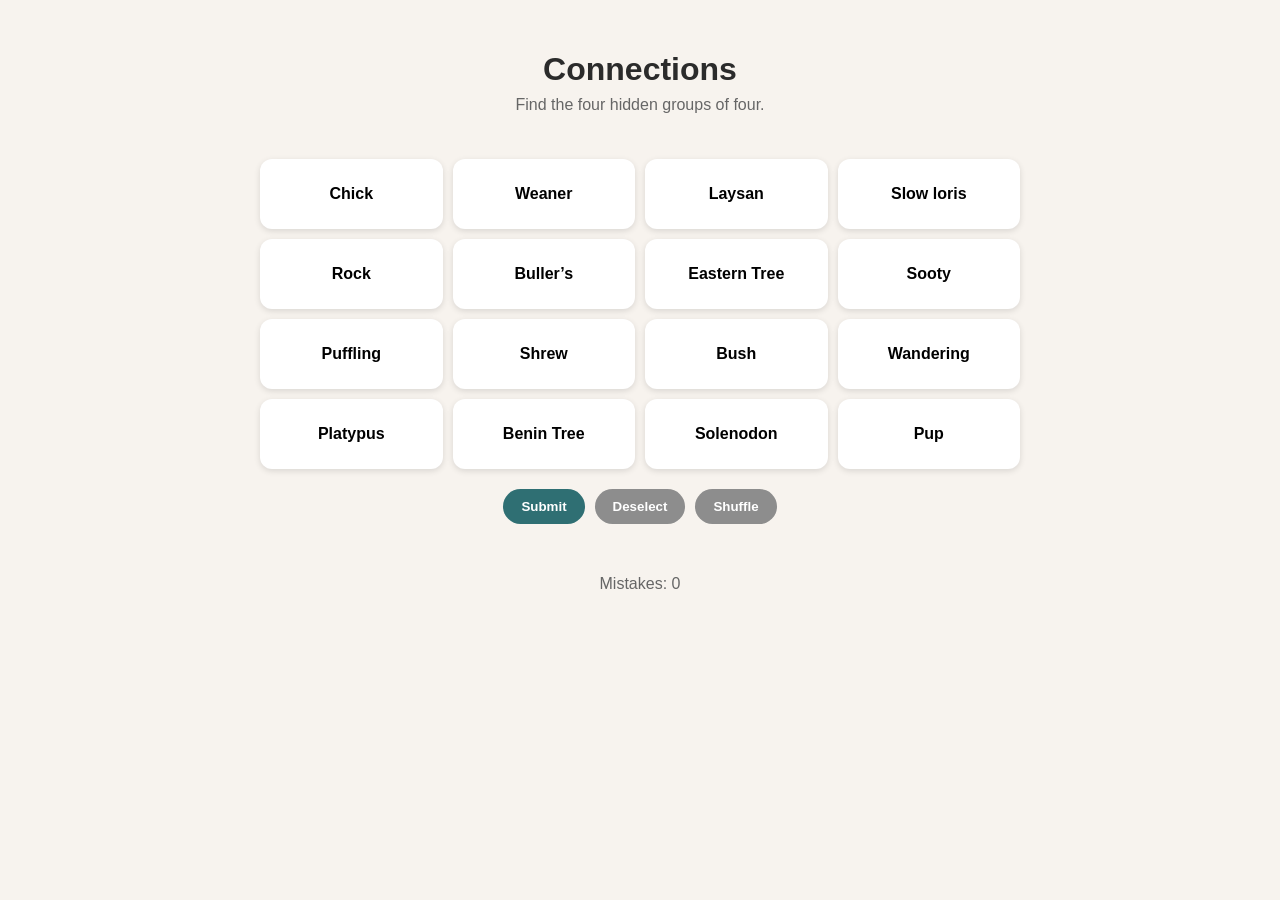
==== connections/index.html @ 9cb6efd3 "Modify mission completion confirmation UI Updated the confirmation area to include a clearance code " ====
<!DOCTYPE html>
<html lang="en">
<head>
  <meta charset="UTF-8" />
  <meta name="viewport" content="width=device-width, initial-scale=1.0" />
  <title>Birthday Connections</title>
  <link rel="stylesheet" href="style.css" />
</head>

<body>
  <main class="game">
    <h1>Connections</h1>
    <p class="subtitle">Find the four hidden groups of four.</p>

    <div id="solved-area" class="solved-area"></div>

    <div id="grid" class="grid"></div>

    <div class="controls">
      <button id="submit-button">Submit</button>
      <button id="deselect-button" class="secondary">Deselect</button>
      <button id="shuffle-button" class="secondary">Shuffle</button>
    </div>

    <div id="message" class="message"></div>
    <div id="mistakes" class="mistakes">Mistakes: 0</div>

    <div id="final-message" class="final-message">
  <p class="classified">Case File 001 Complete</p>

  <h2>Well done, Agent Huh?</h2>

  <p>
    You have successfully solved the animal intelligence test.
  </p>

  <p>
    Agent Pebbles will admit, grudgingly, that you may be useful after all.
  </p>

  <p class="clue">
    Your next assignment is brunch.
  </p>

  <p class="kudos-clue">
    Report to the place where praise is given:
    <strong>KUDOS</strong>
  </p>

  <p class="small-note">
    Further instructions will be issued after the evidence has been eaten.
  </p>

  <button id="mission-complete-button" class="mission-button">
    Mission complete
  </button>
  
  <div id="code-entry-area" class="hidden">
    <p class="warning-text">
      Enter clearance code to access Case File 002:
    </p>
  
    <input
      id="clearance-code-input"
      class="clearance-code-input"
      type="text"
      placeholder="Enter code"
      autocomplete="off"
    />
  
    <button id="submit-code-button" class="code-button">
      Unlock next mission
    </button>
  
    <p id="code-message" class="small-note"></p>
  </div>
  
  <a id="next-mission-link" class="next-game-button hidden" href="../places/">
    Proceed to Case File 002
  </a>
  </div>
</div>
  </main>

  <script src="script.js"></script>
</body>
</html>
---- connections/style.css ----
body {
  margin: 0;
  font-family: Arial, sans-serif;
  background: #f7f3ee;
  color: #2b2b2b;
  display: flex;
  justify-content: center;
  padding: 30px 15px;
}

.game {
  max-width: 760px;
  width: 100%;
  text-align: center;
}

h1 {
  margin-bottom: 8px;
}

.subtitle {
  margin-top: 0;
  color: #666;
}

.solved-area {
  display: grid;
  gap: 10px;
  margin: 25px 0 15px;
}

.solved-group {
  border-radius: 14px;
  padding: 16px;
  font-weight: bold;
}

.solved-group span {
  display: block;
  font-weight: normal;
  margin-top: 6px;
}

.grid {
  display: grid;
  grid-template-columns: repeat(4, 1fr);
  gap: 10px;
  margin: 20px 0;
}

.tile {
  border: none;
  border-radius: 12px;
  min-height: 70px;
  padding: 10px;
  background: #ffffff;
  box-shadow: 0 2px 6px rgba(0,0,0,0.12);
  font-size: 16px;
  font-weight: bold;
  cursor: pointer;
}

.tile.selected {
  background: #2f6f73;
  color: white;
}

.tile:disabled {
  cursor: default;
  opacity: 0.4;
}

.controls {
  display: flex;
  justify-content: center;
  gap: 10px;
  flex-wrap: wrap;
  margin-bottom: 15px;
}

.controls button {
  border: none;
  border-radius: 999px;
  padding: 10px 18px;
  background: #2f6f73;
  color: white;
  font-weight: bold;
  cursor: pointer;
}

.controls button.secondary {
  background: #8d8d8d;
}

.message {
  min-height: 26px;
  font-weight: bold;
  margin: 10px 0;
}

.mistakes {
  color: #666;
}

.final-message {
  display: none;
  margin-top: 25px;
  padding: 22px;
  border-radius: 18px;
  background: white;
  box-shadow: 0 2px 8px rgba(0,0,0,0.12);
}

@media (max-width: 600px) {
  .grid {
    grid-template-columns: repeat(2, 1fr);
  }

  .tile {
    min-height: 64px;
  }
}
.hidden {
  display: none;
}

.mission-button,
.next-game-button {
  display: inline-block;
  border: none;
  border-radius: 999px;
  padding: 12px 20px;
  background: #2f6f73;
  color: white;
  font-weight: bold;
  cursor: pointer;
  text-decoration: none;
  margin-top: 16px;
}

.mission-button:hover,
.next-game-button:hover {
  background: #24575a;
}

.warning-text {
  margin-top: 18px;
  font-weight: bold;
}

.clearance-code {
  display: inline-block;
  margin: 8px 0 14px;
  padding: 10px 16px;
  border-radius: 10px;
  background: #f6d365;
  font-size: 22px;
  font-weight: bold;
  letter-spacing: 0.08em;
}
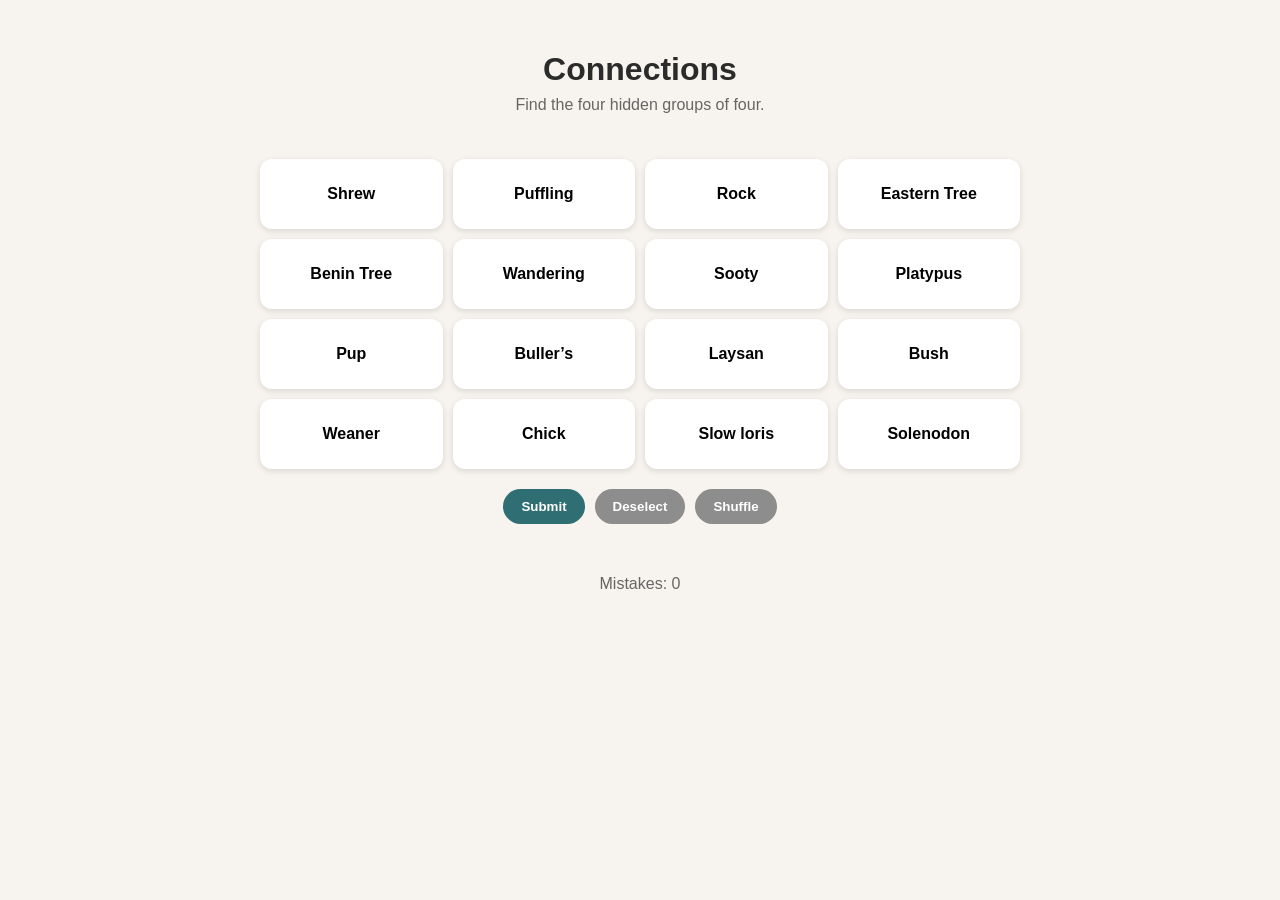
==== commit 222b5d25: "Refactor HTML structure and improve formatting" ====
--- a/connections/index.html
+++ b/connections/index.html
@@ -26,60 +26,59 @@
     <div id="mistakes" class="mistakes">Mistakes: 0</div>
 
     <div id="final-message" class="final-message">
-  <p class="classified">Case File 001 Complete</p>
+      <p class="classified">Case File 001 Complete</p>
 
-  <h2>Well done, Agent Huh?</h2>
+      <h2>Well done, Agent Huh?</h2>
 
-  <p>
-    You have successfully solved the animal intelligence test.
-  </p>
+      <p>
+        You have successfully solved the animal intelligence test.
+      </p>
 
-  <p>
-    Agent Pebbles will admit, grudgingly, that you may be useful after all.
-  </p>
+      <p>
+        Agent Pebbles will admit, grudgingly, that you may be useful after all.
+      </p>
 
-  <p class="clue">
-    Your next assignment is brunch.
-  </p>
+      <p class="clue">
+        Your next assignment is brunch.
+      </p>
 
-  <p class="kudos-clue">
-    Report to the place where praise is given:
-    <strong>KUDOS</strong>
-  </p>
+      <p class="kudos-clue">
+        Report to the place where praise is given:
+        <strong>KUDOS</strong>
+      </p>
 
-  <p class="small-note">
-    Further instructions will be issued after the evidence has been eaten.
-  </p>
+      <p class="small-note">
+        Further instructions will be issued after the evidence has been eaten.
+      </p>
 
-  <button id="mission-complete-button" class="mission-button">
-    Mission complete
-  </button>
-  
-  <div id="code-entry-area" class="hidden">
-    <p class="warning-text">
-      Enter clearance code to access Case File 002:
-    </p>
-  
-    <input
-      id="clearance-code-input"
-      class="clearance-code-input"
-      type="text"
-      placeholder="Enter code"
-      autocomplete="off"
-    />
-  
-    <button id="submit-code-button" class="code-button">
-      Unlock next mission
-    </button>
-  
-    <p id="code-message" class="small-note"></p>
-  </div>
-  
-  <a id="next-mission-link" class="next-game-button hidden" href="../places/">
-    Proceed to Case File 002
-  </a>
-  </div>
-</div>
+      <button id="mission-complete-button" class="mission-button">
+        Mission complete
+      </button>
+
+      <div id="code-entry-area" class="hidden">
+        <p class="warning-text">
+          Enter clearance code to access Case File 002:
+        </p>
+
+        <input
+          id="clearance-code-input"
+          class="clearance-code-input"
+          type="text"
+          placeholder="Enter code"
+          autocomplete="off"
+        />
+
+        <button id="submit-code-button" class="code-button">
+          Unlock next mission
+        </button>
+
+        <p id="code-message" class="small-note"></p>
+      </div>
+
+      <a id="next-mission-link" class="next-game-button hidden" href="../places/">
+        Proceed to Case File 002
+      </a>
+    </div>
   </main>
 
   <script src="script.js"></script>
--- a/connections/style.css
+++ b/connections/style.css
@@ -124,13 +124,48 @@
   display: none;
 }
 
-.mission-button,
-.next-game-button {
+.classified {
+  display: inline-block;
+  margin: 0 0 12px;
+  padding: 7px 13px;
+  border-radius: 999px;
+  background: #2f6f73;
+  color: white;
+  font-size: 13px;
+  font-weight: bold;
+  letter-spacing: 0.06em;
+  text-transform: uppercase;
+}
+
+.clue {
+  margin-top: 18px;
+  font-size: 18px;
+  font-weight: bold;
+}
+
+.kudos-clue {
+  font-size: 20px;
+}
+
+.kudos-clue strong {
+  display: inline-block;
+  margin-left: 5px;
+  padding: 4px 10px;
+  border-radius: 8px;
+  background: #f6d365;
+}
+
+.small-note {
+  color: #666;
+  font-size: 14px;
+}
+
+.mission-button {
   display: inline-block;
   border: none;
   border-radius: 999px;
   padding: 12px 20px;
-  background: #2f6f73;
+  background: #b85c38;
   color: white;
   font-weight: bold;
   cursor: pointer;
@@ -138,7 +173,25 @@
   margin-top: 16px;
 }
 
-.mission-button:hover,
+.mission-button:hover {
+  background: #98472a;
+}
+
+.code-button,
+.next-game-button {
+  display: inline-block;
+  border: none;
+  border-radius: 999px;
+  padding: 12px 20px;
+  background: #2f6f73;
+  color: white;
+  font-weight: bold;
+  cursor: pointer;
+  text-decoration: none;
+  margin-top: 12px;
+}
+
+.code-button:hover,
 .next-game-button:hover {
   background: #24575a;
 }
@@ -148,13 +201,17 @@
   font-weight: bold;
 }
 
-.clearance-code {
-  display: inline-block;
-  margin: 8px 0 14px;
-  padding: 10px 16px;
+.clearance-code-input {
+  display: block;
+  width: 220px;
+  max-width: 80%;
+  margin: 10px auto 8px;
+  padding: 11px 14px;
+  border: 2px solid #2f6f73;
   border-radius: 10px;
-  background: #f6d365;
-  font-size: 22px;
-  font-weight: bold;
-  letter-spacing: 0.08em;
-}
+  text-align: center;
+  font-size: 18px;
+  font-weight: bold;
+  letter-spacing: 0.06em;
+  text-transform: uppercase;
+}
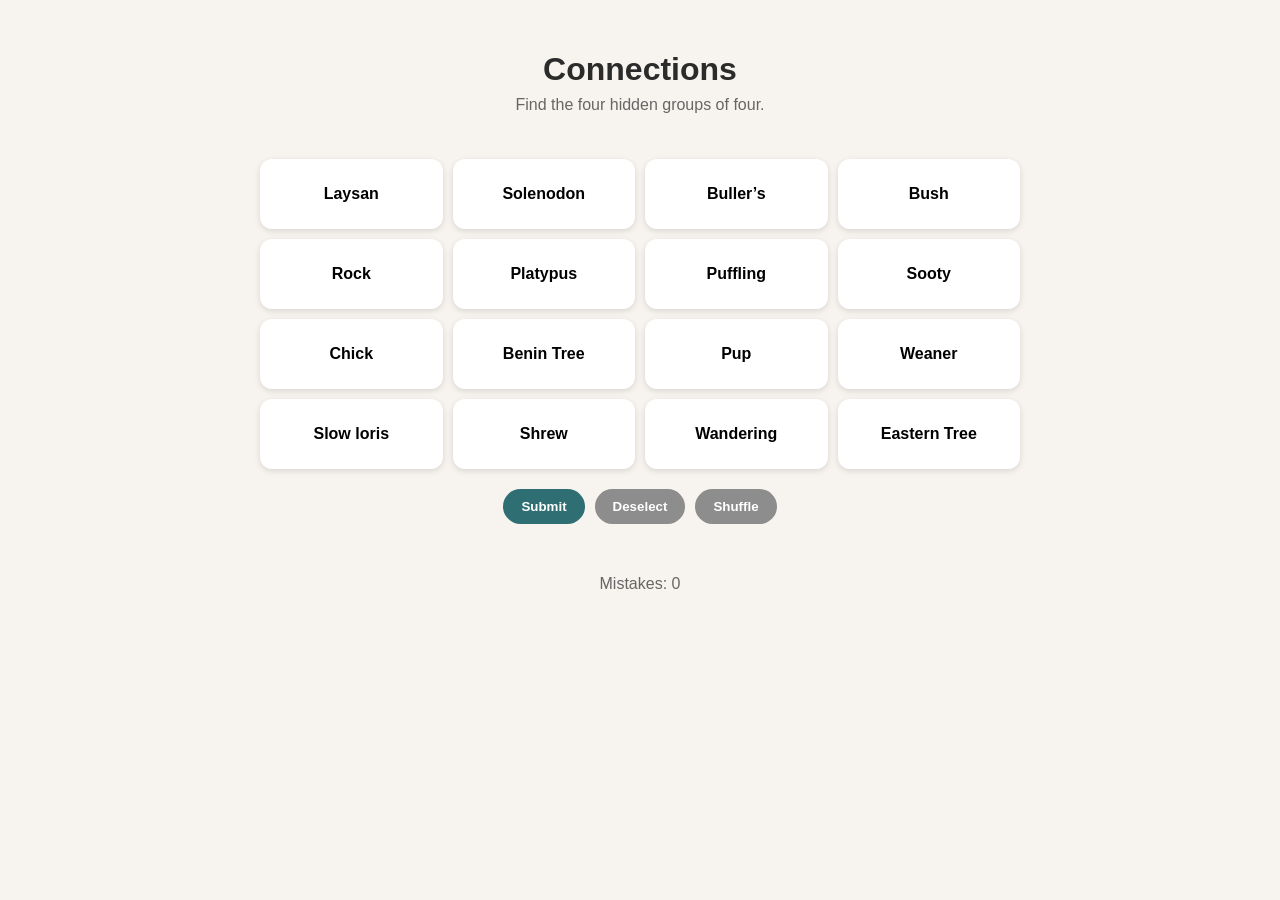
==== commit b2074254: "Update page title in index.html" ====
--- a/connections/index.html
+++ b/connections/index.html
@@ -3,7 +3,7 @@
 <head>
   <meta charset="UTF-8" />
   <meta name="viewport" content="width=device-width, initial-scale=1.0" />
-  <title>Birthday Connections</title>
+  <title> Yeah, you are good at this one right?</title>
   <link rel="stylesheet" href="style.css" />
 </head>
 
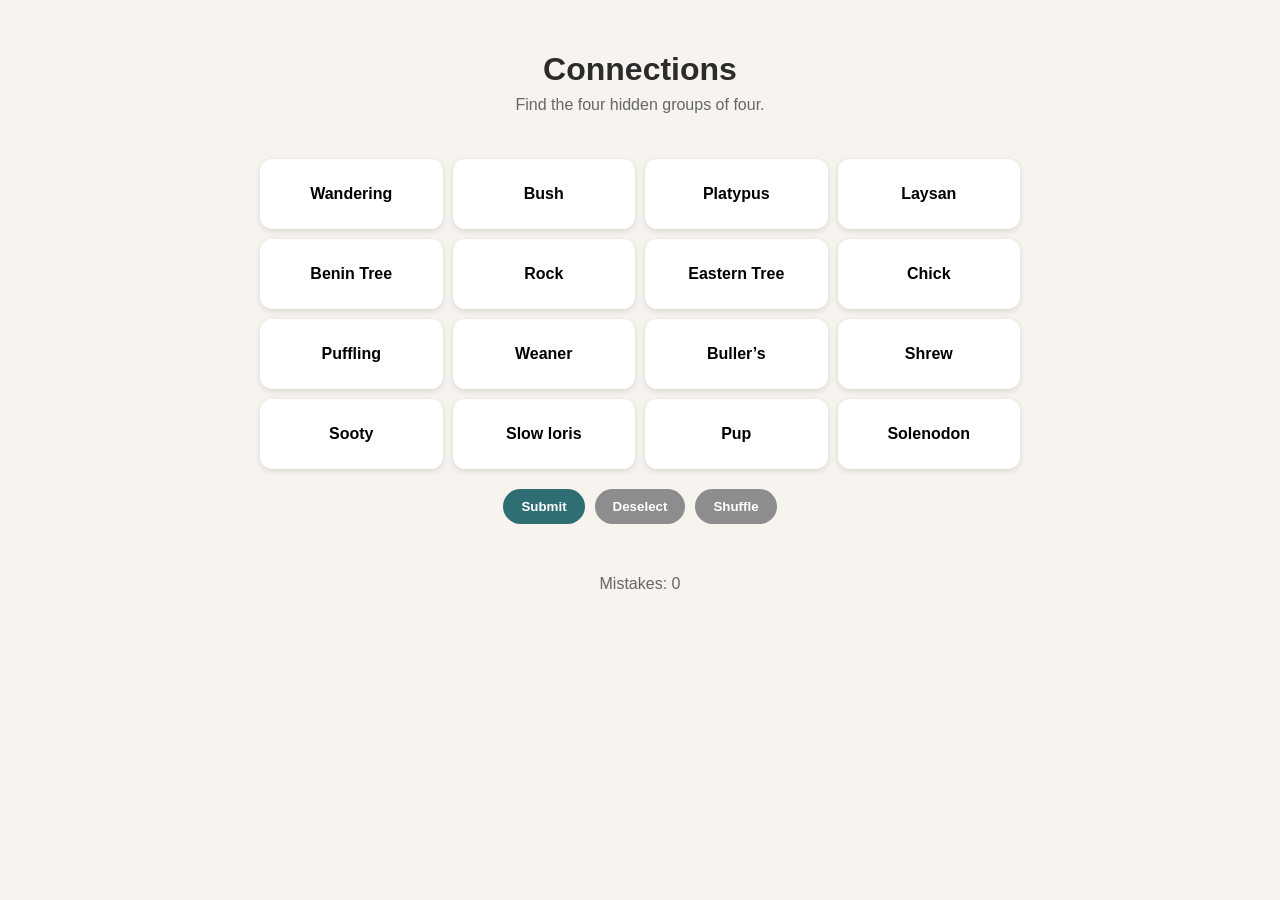
==== commit d8a671ed: "Add cache-busting query parameter to script.js" ====
--- a/connections/index.html
+++ b/connections/index.html
@@ -81,6 +81,6 @@
     </div>
   </main>
 
-  <script src="script.js"></script>
+  <script src="script.js?v=3"></script>
 </body>
 </html>
--- a/connections/style.css
+++ b/connections/style.css
@@ -121,7 +121,7 @@
   }
 }
 .hidden {
-  display: none;
+  display: none !important;
 }
 
 .classified {
@@ -215,3 +215,14 @@
   letter-spacing: 0.06em;
   text-transform: uppercase;
 }
+.next-game-button.hidden,
+#code-entry-area.hidden {
+  display: none;
+}
+#next-mission-link {
+  display: none;
+}
+
+#code-entry-area {
+  display: none;
+}
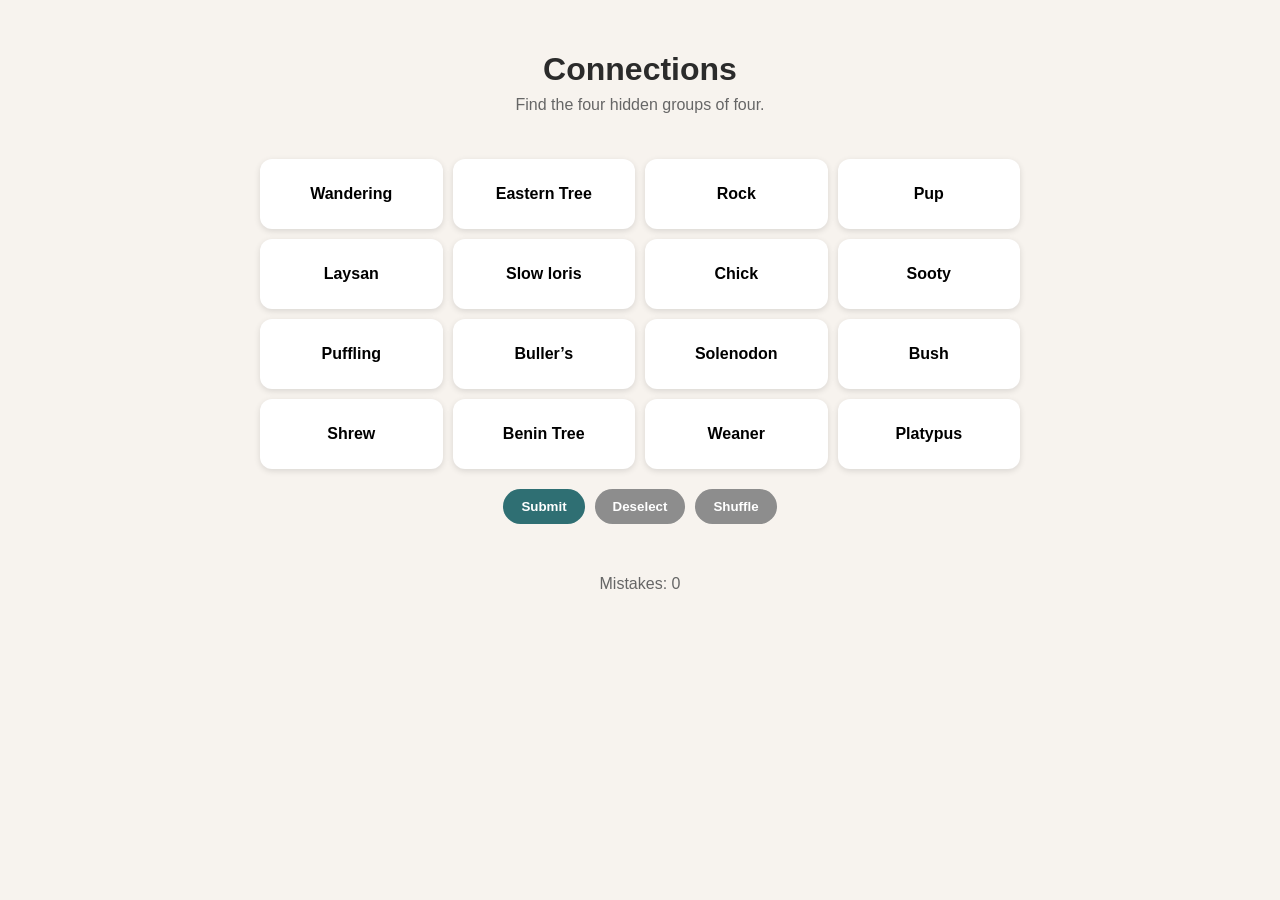
==== commit 7f997582: "Change title to 'Connections' in index.html" ====
--- a/connections/index.html
+++ b/connections/index.html
@@ -3,7 +3,7 @@
 <head>
   <meta charset="UTF-8" />
   <meta name="viewport" content="width=device-width, initial-scale=1.0" />
-  <title> Yeah, you are good at this one right?</title>
+  <title> Connections</title>
   <link rel="stylesheet" href="style.css" />
 </head>
 
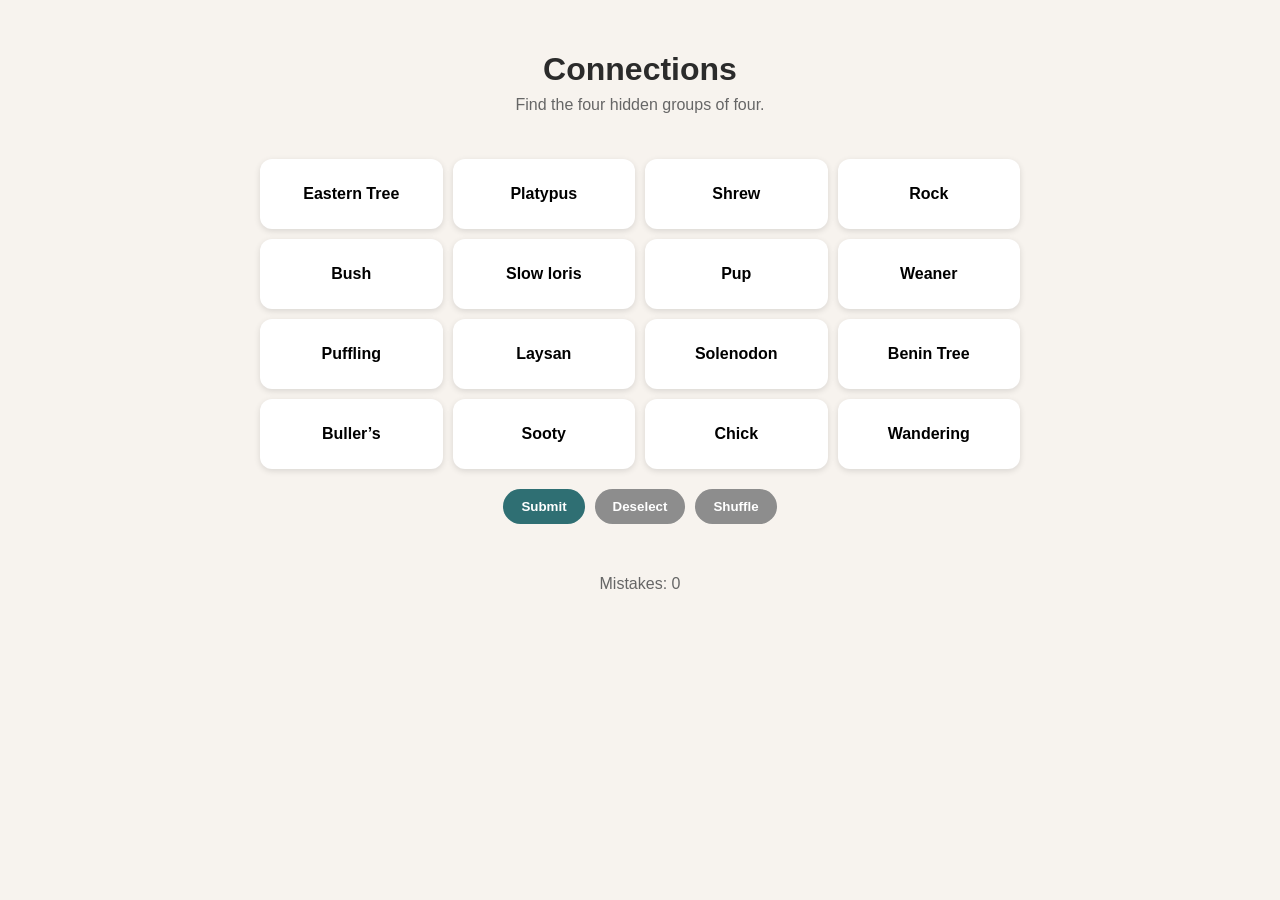
==== commit b2216095: "Update title and restructure HTML elements" ====
--- a/connections/index.html
+++ b/connections/index.html
@@ -3,7 +3,8 @@
 <head>
   <meta charset="UTF-8" />
   <meta name="viewport" content="width=device-width, initial-scale=1.0" />
-  <title> Connections</title>
+
+  <title>Yeah, you are good at this one right?</title>
   <link rel="stylesheet" href="style.css" />
 </head>
 
@@ -16,7 +17,7 @@
 
     <div id="grid" class="grid"></div>
 
-    <div class="controls">
+    <div id="controls" class="controls">
       <button id="submit-button">Submit</button>
       <button id="deselect-button" class="secondary">Deselect</button>
       <button id="shuffle-button" class="secondary">Shuffle</button>
@@ -25,14 +26,12 @@
     <div id="message" class="message"></div>
     <div id="mistakes" class="mistakes">Mistakes: 0</div>
 
-    <div id="final-message" class="final-message">
+    <section id="final-message" class="final-message">
       <p class="classified">Case File 001 Complete</p>
 
       <h2>Well done, Agent Huh?</h2>
 
-      <p>
-        You have successfully solved the animal intelligence test.
-      </p>
+      <p>You have successfully solved the animal intelligence test.</p>
 
       <p>
         Agent Pebbles will admit, grudgingly, that you may be useful after all.
@@ -55,7 +54,7 @@
         Mission complete
       </button>
 
-      <div id="code-entry-area" class="hidden">
+      <div id="code-entry-area" class="code-entry-area">
         <p class="warning-text">
           Enter clearance code to access Case File 002:
         </p>
@@ -75,12 +74,12 @@
         <p id="code-message" class="small-note"></p>
       </div>
 
-      <a id="next-mission-link" class="next-game-button hidden" href="../places/">
+      <a id="next-mission-link" class="next-game-button" href="../places/">
         Proceed to Case File 002
       </a>
-    </div>
+    </section>
   </main>
 
-  <script src="script.js?v=3"></script>
+  <script src="script.js?v=10"></script>
 </body>
 </html>
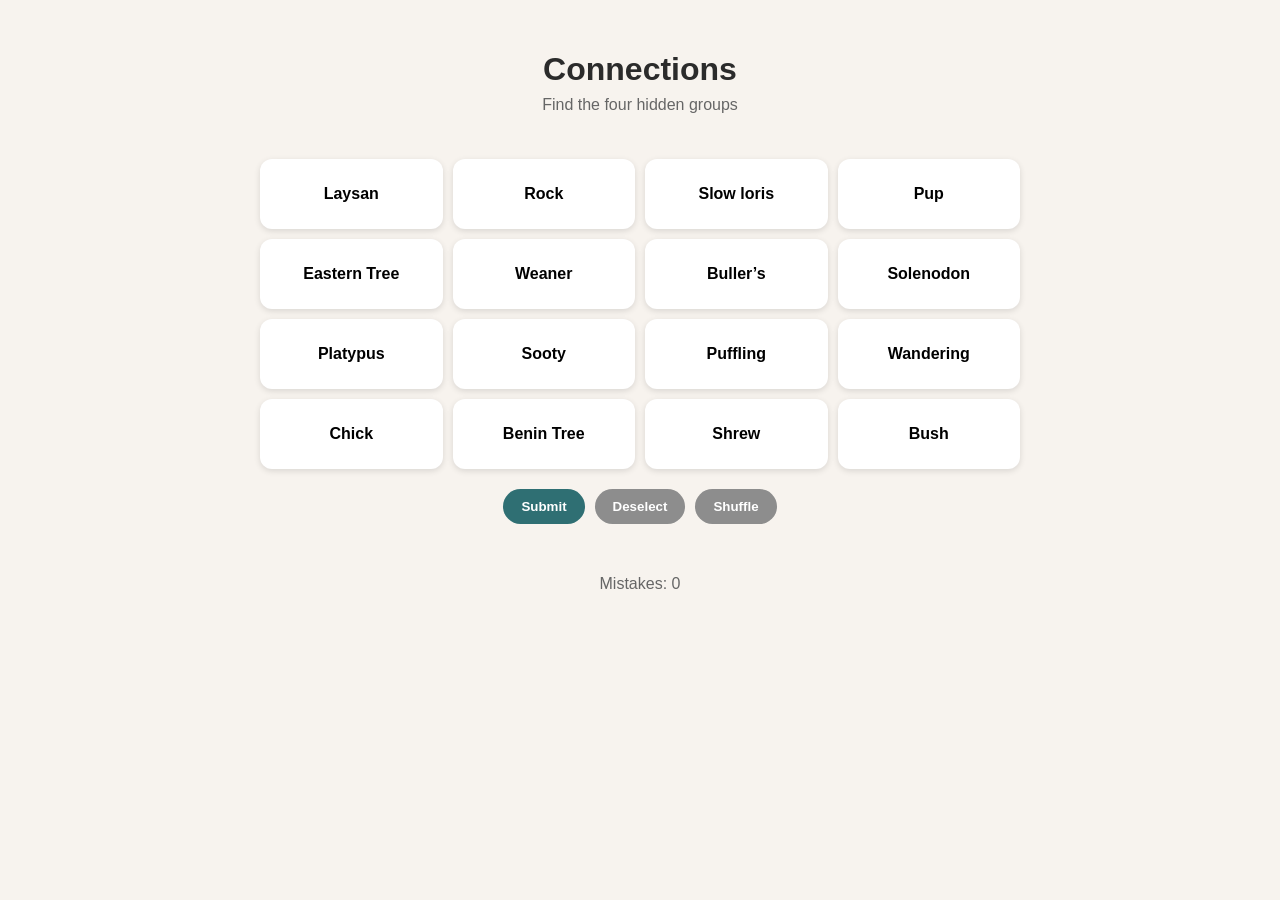
==== commit dc384122: "Revise title and update clues in index.html Updated title and modified text for clues and instructio" ====
--- a/connections/index.html
+++ b/connections/index.html
@@ -4,14 +4,14 @@
   <meta charset="UTF-8" />
   <meta name="viewport" content="width=device-width, initial-scale=1.0" />
 
-  <title>Yeah, you are good at this one right?</title>
+  <title>Connections</title>
   <link rel="stylesheet" href="style.css" />
 </head>
 
 <body>
   <main class="game">
     <h1>Connections</h1>
-    <p class="subtitle">Find the four hidden groups of four.</p>
+    <p class="subtitle">Find the four hidden groups</p>
 
     <div id="solved-area" class="solved-area"></div>
 
@@ -42,12 +42,12 @@
       </p>
 
       <p class="kudos-clue">
-        Report to the place where praise is given:
-        <strong>KUDOS</strong>
+        Your clue is as follows: 
+        <strong>“I’m not a prize, but I’m given when you’ve earned one. I’m not applause, but I mean much the same. Find me, and you’ll find your first stop.”</strong>
       </p>
 
       <p class="small-note">
-        Further instructions will be issued after the evidence has been eaten.
+        Further instructions will be issued after you have accomplished your task.
       </p>
 
       <button id="mission-complete-button" class="mission-button">
--- a/connections/style.css
+++ b/connections/style.css
@@ -65,11 +65,6 @@
   color: white;
 }
 
-.tile:disabled {
-  cursor: default;
-  opacity: 0.4;
-}
-
 .controls {
   display: flex;
   justify-content: center;
@@ -105,23 +100,10 @@
 .final-message {
   display: none;
   margin-top: 25px;
-  padding: 22px;
+  padding: 26px;
   border-radius: 18px;
   background: white;
   box-shadow: 0 2px 8px rgba(0,0,0,0.12);
-}
-
-@media (max-width: 600px) {
-  .grid {
-    grid-template-columns: repeat(2, 1fr);
-  }
-
-  .tile {
-    min-height: 64px;
-  }
-}
-.hidden {
-  display: none !important;
 }
 
 .classified {
@@ -169,7 +151,6 @@
   color: white;
   font-weight: bold;
   cursor: pointer;
-  text-decoration: none;
   margin-top: 16px;
 }
 
@@ -177,23 +158,9 @@
   background: #98472a;
 }
 
-.code-button,
-.next-game-button {
-  display: inline-block;
-  border: none;
-  border-radius: 999px;
-  padding: 12px 20px;
-  background: #2f6f73;
-  color: white;
-  font-weight: bold;
-  cursor: pointer;
-  text-decoration: none;
-  margin-top: 12px;
-}
-
-.code-button:hover,
-.next-game-button:hover {
-  background: #24575a;
+.code-entry-area {
+  display: none;
+  margin-top: 18px;
 }
 
 .warning-text {
@@ -215,14 +182,36 @@
   letter-spacing: 0.06em;
   text-transform: uppercase;
 }
-.next-game-button.hidden,
-#code-entry-area.hidden {
+
+.code-button,
+.next-game-button {
+  display: inline-block;
+  border: none;
+  border-radius: 999px;
+  padding: 12px 20px;
+  background: #2f6f73;
+  color: white;
+  font-weight: bold;
+  cursor: pointer;
+  text-decoration: none;
+  margin-top: 12px;
+}
+
+.code-button:hover,
+.next-game-button:hover {
+  background: #24575a;
+}
+
+.next-game-button {
   display: none;
 }
-#next-mission-link {
-  display: none;
-}
-
-#code-entry-area {
-  display: none;
-}
+
+@media (max-width: 600px) {
+  .grid {
+    grid-template-columns: repeat(2, 1fr);
+  }
+
+  .tile {
+    min-height: 64px;
+  }
+}
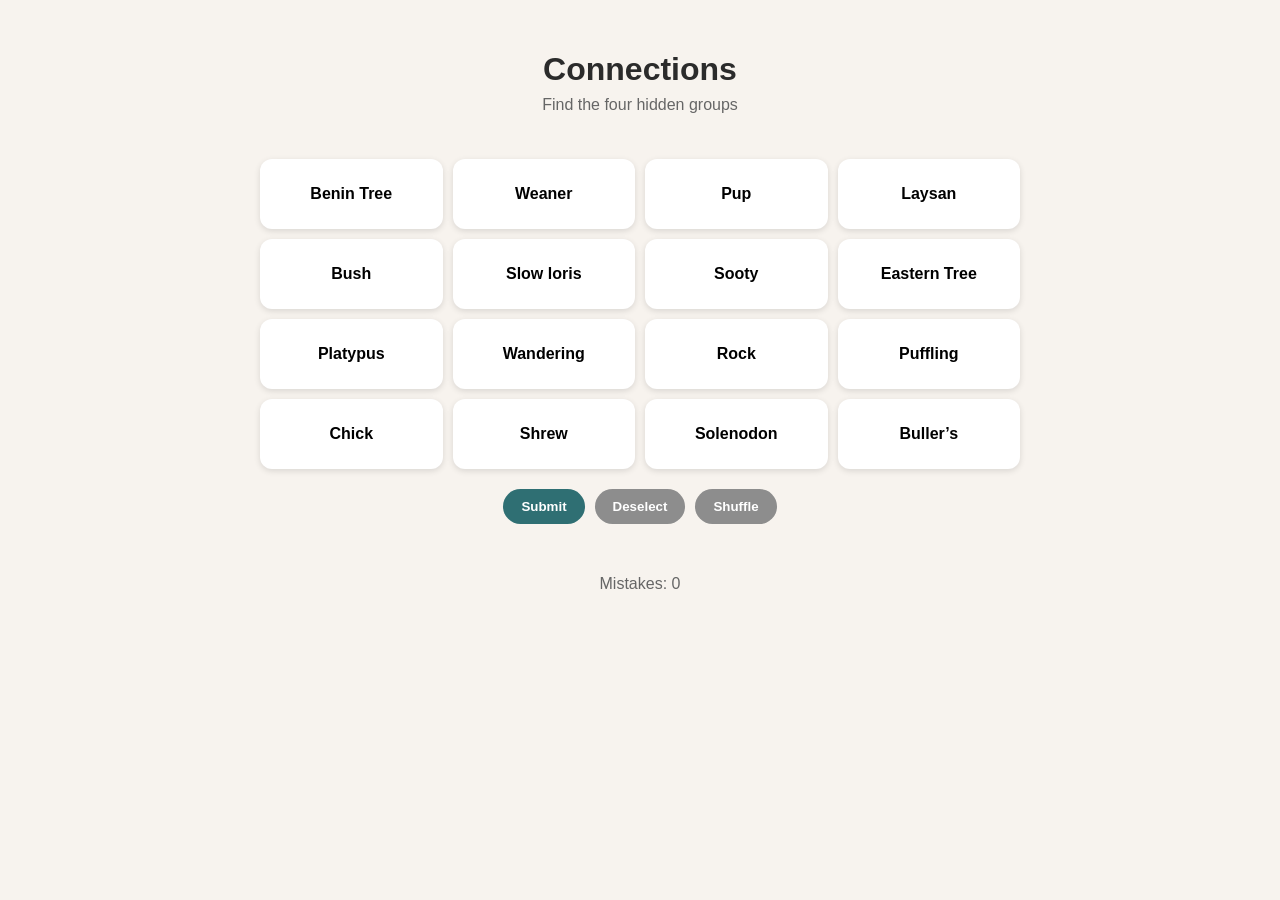
==== commit f4a8fc03: "Update assignment description in index.html" ====
--- a/connections/index.html
+++ b/connections/index.html
@@ -38,7 +38,7 @@
       </p>
 
       <p class="clue">
-        Your next assignment is brunch.
+        Your next assignment is eating related.
       </p>
 
       <p class="kudos-clue">
